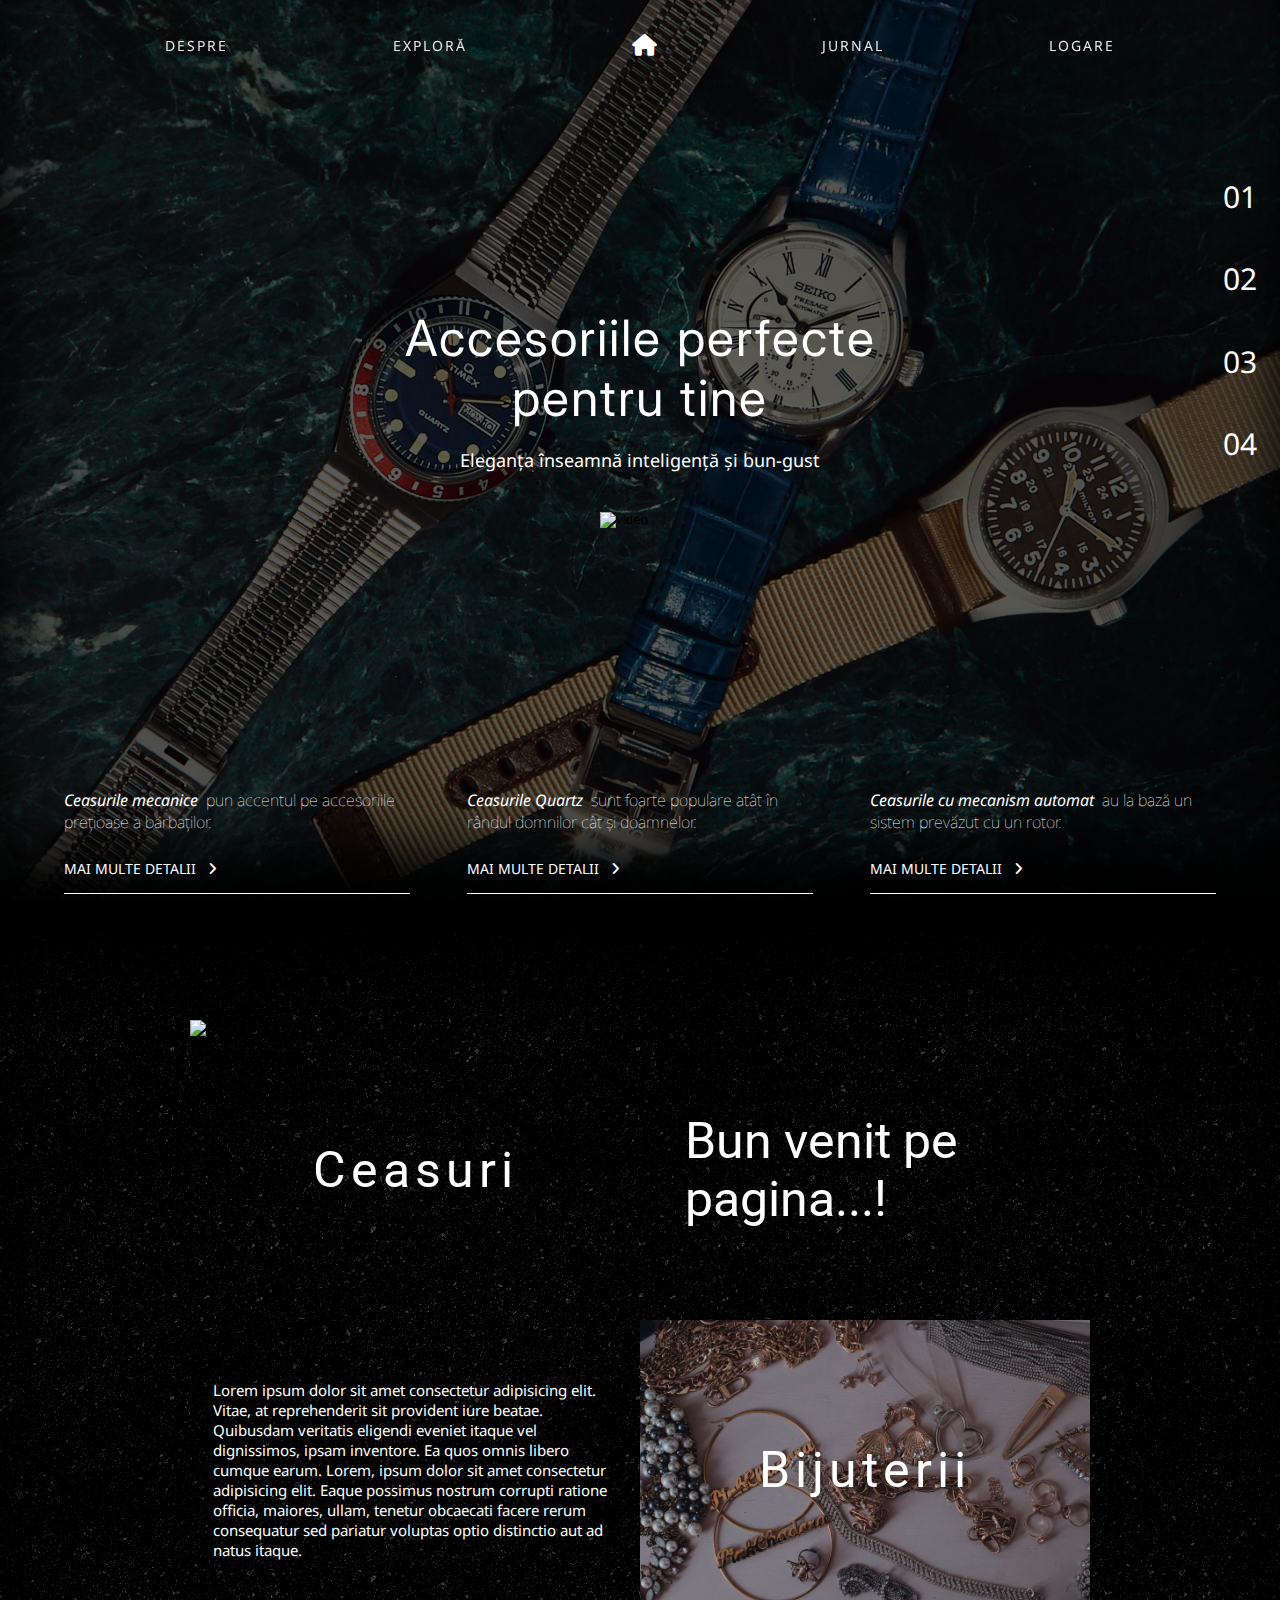
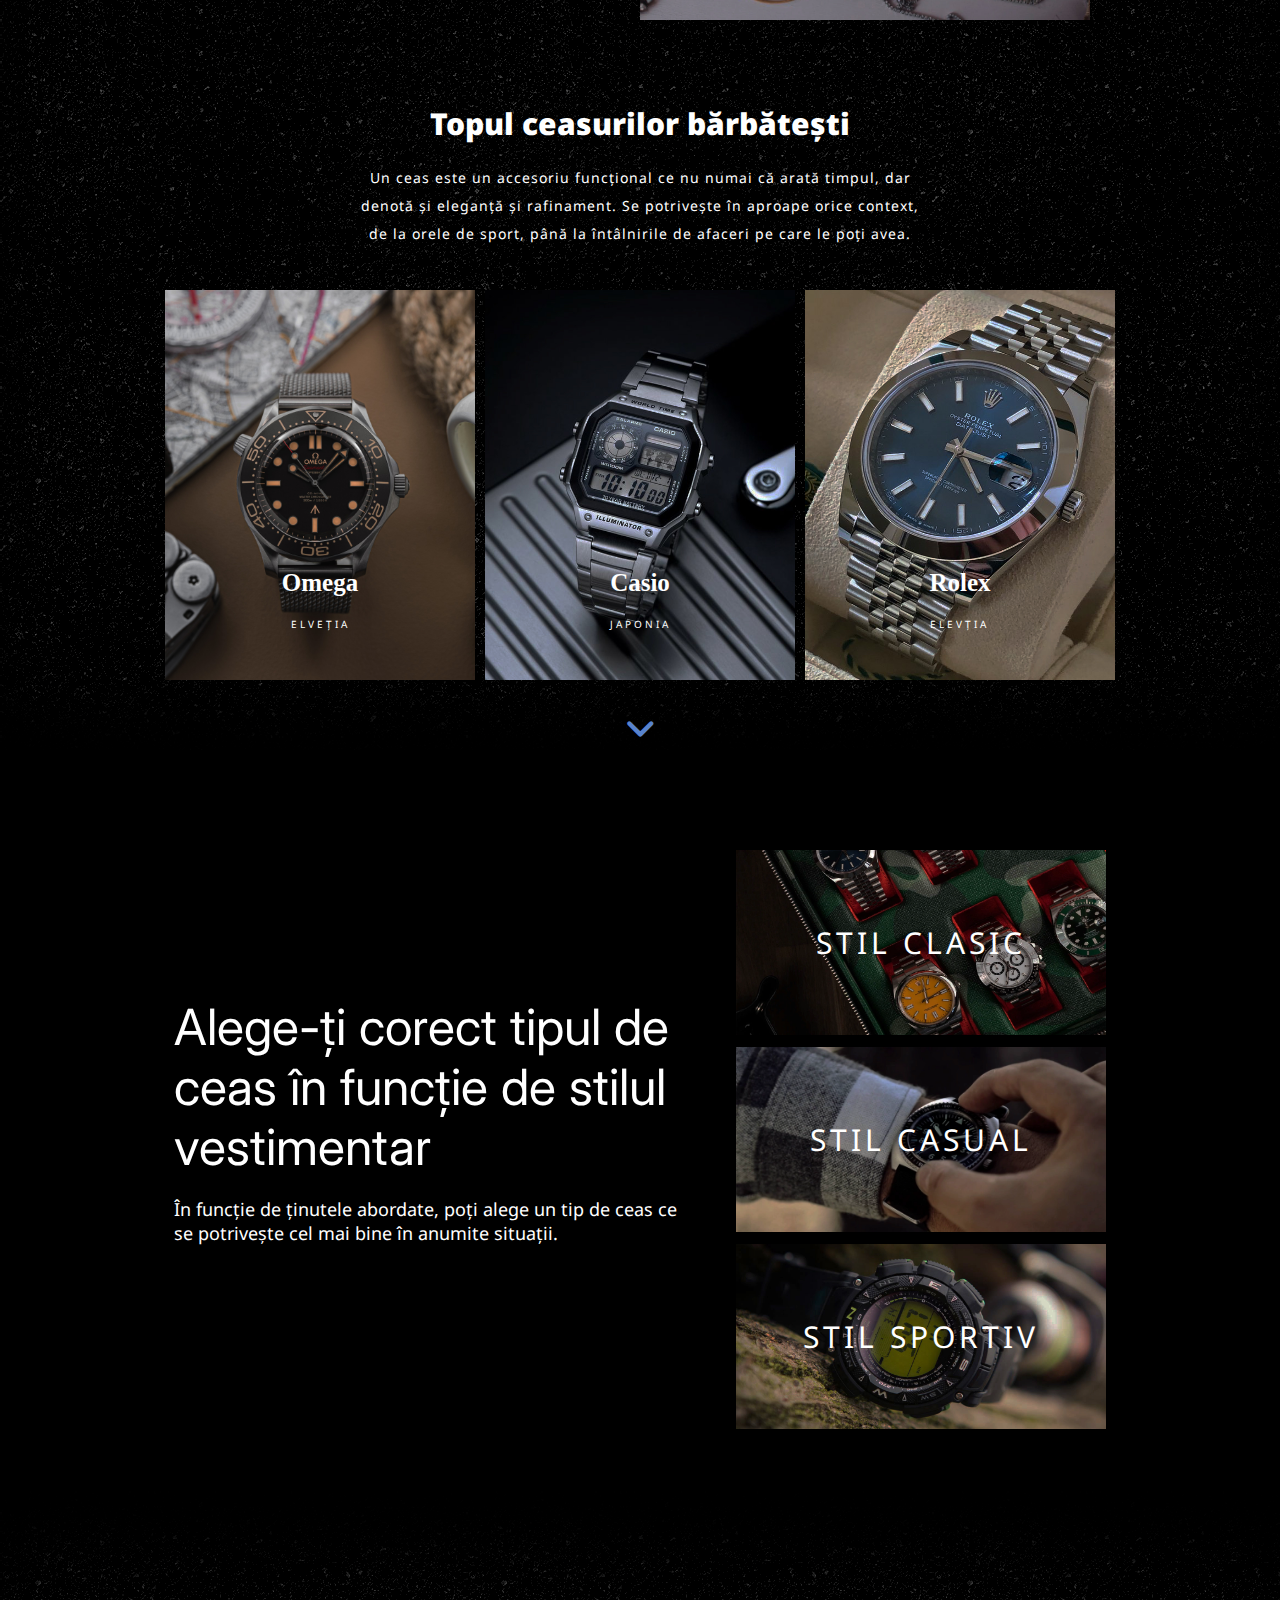
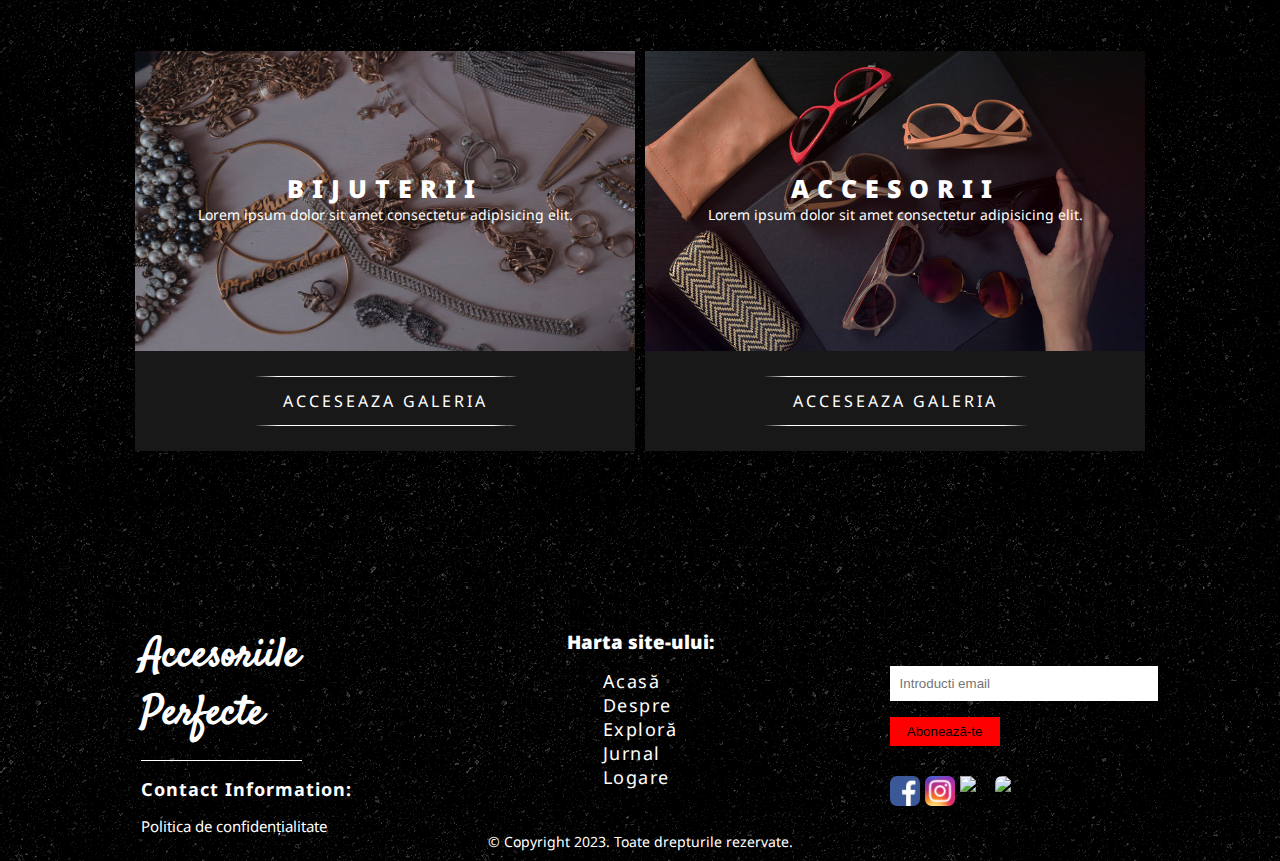
==== Home/indexHome.html @ 4e8bd4af "Add files via upload" ====
<!DOCTYPE html>
<html lang="en">
<head> 
    <meta charset="UTF-8">
    <meta http-equiv="X-UA-Compatible" content="IE=edge">
    <meta name="viewport" content="width=device-width, initial-scale=1.0">
    <title>Home Accesories</title>

    <link rel="stylesheet" href="./styleHome.css">
    <link rel="stylesheet" href="../styleGlobalCSS/styleGlobal.css">
    <link rel="stylesheet" href="https://cdnjs.cloudflare.com/ajax/libs/font-awesome/6.3.0/css/all.min.css">
    <link rel="preconnect" href="https://fonts.googleapis.com">
    <link rel="preconnect" href="https://fonts.gstatic.com" crossorigin>
    <link href="https://fonts.googleapis.com/css2?family=Inter:wght@300&display=swap" rel="stylesheet">
    <link rel="preconnect" href="https://fonts.googleapis.com">
    <link rel="preconnect" href="https://fonts.gstatic.com" crossorigin>
    <link href="https://fonts.googleapis.com/css2?family=Roboto:wght@400&display=swap" rel="stylesheet">
    <link rel="preconnect" href="https://fonts.googleapis.com">
    <link rel="preconnect" href="https://fonts.gstatic.com" crossorigin>
    <link href="https://fonts.googleapis.com/css2?family=Montserrat:wght@300&display=swap" rel="stylesheet">
    <link rel="preconnect" href="https://fonts.googleapis.com">
    <link rel="preconnect" href="https://fonts.gstatic.com" crossorigin>
    <link href="https://fonts.googleapis.com/css2?family=Satisfy&display=swap" rel="stylesheet">
    <script src="./scriptHomee.js"></script>
</head>

<body> 
    <!--header-ul impreuna cu nav-->
    <header>
        <nav style="position: absolute;">
            <a class="link_nav" href="../About/indexAbout.html">despre</a>
            <a class="link_nav" href="../Exploree/index.html">exploră</a>
            <i id="home" class="fa-solid fa-home"></i>
            <a class="link_nav" href="../Journal/indexJournal.html">jurnal</a>
            <a class="link_nav" href="../Register/indexRegister.html">Logare</a>           
        </nav> <!--/nav-->
    </header> <!--/header-->
    <main>
        <!--PAGINA DE INTRODUCERE-->
        <!--container1 cu titlu de baza-->
        <div class="container_intro1">  
            <div class="bloc_titlu">
                <p class="titlu_principal">Accesoriile perfecte pentru tine</p>
                <p class="descriere_titlu">Eleganța înseamnă inteligență și bun-gust</p>
                <form>
                    <input class="video_buton" type="image" src="../Resource/video-play-icon-png-3.jpg" alt="video">
                </form>
            </div> <!--/bloc_titlu-->
            <div class="intro3-responsive">
                <div class="elem-responsive">
                    <a href="../Journal/indexJournal.html">Ceasurile Mecanice</a>
                </div>
                <div class="elem-responsive">
                    <a href="../Journal/indexJournal.html">Ceasurile Quartz</a>
                </div>
                <div class="elem-responsive">
                    <a href="../Journal/indexJournal.html">Ceasurile cu mecanism automat</a>
                </div>
            </div>
        </div> <!--/container_intro-->

        <!--container 2 cu numarul paginilor-->
        <div class="container_intro2">
            <div class="intro_pagini">
                <a class="nr_pagini" href="#pag1">01</a>
                <a class="nr_pagini" href="#pag2">02</a>
                <a class="nr_pagini" href="#pag3">03</a>
                <a class="nr_pagini" href="#pag4">04</a>
            </div>
        </div> <!--/container_intro2-->

        <!--container 3 cu detalii intro-->
        <div class="container_intro3">
            <!--blocul mare de detalii-->
            <div class="blocMare_intro_detalii">
                <!--blocul mic de detalii (3)-->
                <div class="bloc_intro_detalii">
                    <!--div pentru buton imagine si paragraf intr-un rand-->
                    <div class="img_paragraf">
                        <p class="prg_intro_detalii"><i><b>Ceasurile mecanice </b></i>&nbsppun accentul pe accesoriile prețioase a bărbaților.</p>
                    </div> <!--/img_paragraf-->
                    <!--div pentru link si buton imagine intr-un rand-->
                    <div class="link_img">
                        <a class="link_detalii" href="../About/indexAbout.html">MAI MULTE DETALII &nbsp;
                            <i id="right" class="fa-solid fa-angle-right"></i>
                        </a>
                    </div> <!--/link_img-->
                </div> <!--/bloc_intro_detalii-->
                <!--blocul mic de detalii (3)-->
                <div class="bloc_intro_detalii">
                    <div class="img_paragraf">
                        <p class="prg_intro_detalii"><i><b>Ceasurile Quartz </b></i>&nbspsunt foarte populare atât în rândul domnilor cât și doamnelor.</p>
                    </div> <!--/img_paragraf-->
                    <!--div pentru link si buton imagine intr-un rand-->
                    <div class="link_img">
                        <a class="link_detalii" href="../About/indexAbout.html">MAI MULTE DETALII &nbsp;
                            <i id="right" class="fa-solid fa-angle-right"></i>
                        </a>
                    </div> <!--/link_img-->
                </div> <!--/bloc_intro_detalii-->
                <div class="bloc_intro_detalii">
                    <div class="img_paragraf">
                        <p class="prg_intro_detalii"><i><b>Ceasurile cu mecanism automat </b></i>&nbspau la bază un sistem prevăzut cu un rotor.</p>
                    </div> <!--/img_paragraf-->
                    <!--div pentru link si buton imagine intr-un rand-->
                    <div class="link_img">
                        <a class="link_detalii" href="../About/indexAbout.html">MAI MULTE DETALII &nbsp;
                            <i id="right" class="fa-solid fa-angle-right"></i>
                        </a>
                    </div> <!--/link_img-->
                </div> <!--/bloc_intro_detalii-->
            </div> <!--/blocMare_intro_detalii-->
        </div> <!--/container_intro3-->

        <!--efectul de vinieta pentru imaginea de fundal-->
        <div class="vinieta"></div>
        <!--imaginea de fundal (stratul de baza)-->
        <div class="container_img_intro"></div>

        <button onclick="topFunction()" class="btnNone" id="myBtn" title="Go to top"><i id="right" class="fa-solid fa-angle-up"></i></button>

        <!--PAGINA 1(WELCOME)-->
        <div class="container_pag1">
            <div class="bloc_pag1">
                <a name="pag1"></a>
                <div class="element1_pag1">
                    <!--<a name="pag1"></a>-->
                    <div class="element_coloana">
                        <img src="../Resource/Ceasuri_pag0.jpg" alt="ceasuri" width="100%" height="300px">
                        <p class="denumire_pag1">Ceasuri</p>
                    </div>
                    <div class="element_coloana"> 
                        <a class="titlu_pag1">Bun venit pe pagina...!</a>
                    </div>
                </div>
                <div class="element2_pag1">
                    <div class="element_coloana">
                        <p class="prg_pag1">Lorem ipsum dolor sit amet consectetur adipisicing elit. Vitae, at reprehenderit sit provident iure beatae. Quibusdam veritatis eligendi eveniet itaque vel dignissimos, ipsam inventore. Ea quos omnis libero cumque earum. Lorem, ipsum dolor sit amet consectetur adipisicing elit. Eaque possimus nostrum corrupti ratione officia, maiores, ullam, tenetur obcaecati facere rerum consequatur sed pariatur voluptas optio distinctio aut ad natus itaque. </p>
                    </div>
                    <div class="element_coloana">
                        <img src="../Resource/bijuterii.jpg" alt="bijuterii" width="100%" height="300px">
                        <p class="denumire_pag1">Bijuterii</p>
                    </div>
                </div>
            </div> <!--/bloc_pag1-->
        </div> <!--/container_pag1-->

        
    
        <!--PAGINA 2 DE CONTINUT-->
        <a name="pag2"></a>
        <div class="container_pag2" id="container_pag2">
            <div class="blocMare1_pag2">
                <a class="titlu_pag2">Topul ceasurilor bărbătești</a>
                <p class="prg_pag2">Un ceas este un accesoriu funcțional ce nu numai că arată timpul, dar denotă și eleganță și rafinament. Se potrivește în aproape orice context, de la orele de sport, până la întâlnirile de afaceri pe care le poți avea.</p>
            </div> <!--/blocMare1_pag2-->

            <div class="blocMare2_pag2">
                <div class="element_blocMare2">
                    <img src="../Resource/omegaExtension.jpg" alt="Omega" width="100%" height="100%">
                    <div class="denumire_BM2">
                        <a class="element1" href="../Journal/indexJournal.html">Omega</a>
                        <p class="element2">elveția</p>
                    </div> <!--/denumire_BM2-->
                </div> <!--/element_blocMare2-->
                <div class="element_blocMare2">
                    <img src="../Resource/casioF.jpg" alt="Casio" width="100%" height="100%">
                    <div class="denumire_BM2">
                        <a class="element1" href="../Journal/indexJournal.html">Casio</a>
                        <p class="element2">japonia</p>
                    </div> <!--/denumire_BM2-->
                </div> <!--/element_blocMare2-->
                <div class="element_blocMare2">
                    <img src="../Resource/rolexF.jpg" alt="Rolex" width="100%" height="100%">
                    <div class="denumire_BM2">
                        <a class="element1" href="../Journal/indexJournal.html">Rolex</a>
                        <p class="element2">elevția</p>
                    </div> <!--/denumire_BM2-->
                </div> <!--/element_blocMare2-->

                <div class="blocNone"> 
                    <img src="../Resource/tissot.jpg" alt="Tissot" width="100%" height="100%">
                    <div class="denumire_BM2">
                        <a class="element1" href="../Journal/indexJournal.html">Tissot</a>
                        <p class="element2">elveția</p>
                    </div> <!--/denumire_BM2-->
                </div> <!--/element_blocMare2-->
                <div class="blocNone">
                    <img src="../Resource/breitling.jpg" alt="Breitling" width="100%" height="100%">
                    <div class="denumire_BM2">
                        <a class="element1" href="../Journal/indexJournal.html">Breitling</a>
                        <p class="element2">elveția</p>
                    </div> <!--/denumire_BM2-->
                </div> <!--/element_blocMare2-->
                <div class="blocNone">
                    <img src="../Resource/seikoExtensie.jpg" alt="Seiko" width="100%" height="100%">
                    <div class="denumire_BM2">
                        <a class="element1" href="../Journal/indexJournal.html">Seiko</a>
                        <p class="element2">japonia</p>
                    </div> <!--/denumire_BM2-->
                </div> <!--/element_blocMare2-->
            </div> <!--/blocMare2_pag2-->
        
            <a class="seeMore" onclick="extensie()">
                <i id="right" class="fa-solid extensie fa-angle-down"></i>
            </a>

        </div> <!--/container_pag2--> 
        


        <!--PAGINA 3 DE CONTINUT-->
        <a name="pag3"></a>
        <div class="container_pag3">
            <div class="bloc1_CP3">
                <a class="titlu_CP3">Alege-ți corect tipul de ceas în funcție de stilul vestimentar</a>
                <p class="prg_CP3">În funcție de ținutele abordate, poți alege un tip de ceas ce se potrivește cel mai bine în anumite situații.</p>
            </div> <!--/bloc1_CP3-->
            <div class="bloc2_CP3">
                <div class="card">
                    <img class="img_CP3" src="../Resource/elegant_watch.webp" alt="elegantWatch" width="100%" height="100%">
                    <a class="linkCP3" href="../Journal/indexJournal.html">STIL CLASIC</a>
                </div>
                <div class="card">
                    <img class="img_CP3" src="../Resource/casual_watch.webp" alt="casualWatch" width="100%" height="100%">
                    <a class="linkCP3" href="../Journal/indexJournal.html">STIL CASUAL</a>
                </div>
                <div class="card">
                    <img class="img_CP3" src="../Resource/Sport-Watch.jpg" alt="casualWatch" width="100%" height="100%">
                    <a class="linkCP3" href="../Journal/indexJournal.html">STIL SPORTIV</a>
                </div>
            </div> <!--/bloc2_CP3-->
        </div> <!--/container_pag3-->

        
    
        <!--PAGINA 4 DE CONTINUT--> 
        <a name="pag4"></a>
        <div class="backgroundP4">
            <div class="container_pag4">
                <div class="element_P4">
                    <img class="img_P4" src="../Resource/bijuterii.jpg" alt="bujuterii">
                    <div class="div_P4">
                        <p class="titlu_P4">Bijuterii</p>
                        <p class="prg_P4">Lorem ipsum dolor sit amet consectetur adipisicing elit.</p>
                    </div>
                    <div class="buton_accesorii">
                        <a class="link_P4" href="../Journal/indexJournal3.html">ACCESEAZA GALERIA</a>
                    </div>
                </div> <!--/element1_P4-->
                <div class="element_P4"> 
                    <img class="img_P4" src="../Resource/accesorii.jpg" alt="accesorii">
                    <div class="div_P4">
                        <p class="titlu_P4">Accesorii</p>
                        <p class="prg_P4">Lorem ipsum dolor sit amet consectetur adipisicing elit.</p>
                    </div>
                    <div class="buton_accesorii">
                        <a class="link_P4" href="../Journal/indexJournal3.html">ACCESEAZA GALERIA</a>
                    </div>
                </div> <!--/element2_P4-->
            </div> <!--/container_pag4-->
        </div>
        
    </main>
    


    <!--Footer-->
    <footer id="footer" style="background-image: url(../Resource/asfalt-light.png);">
        <div class="footer">
            <div class="logo">
                <div class="logo-items">
                    <div class="title-logo">
                        <h1>Accesoriile <br> Perfecte</h1>
                    </div>
                <p class="contact-footer">Contact Information:</p> 
                <a id="link-black" class="linkF" href="#">Politica de confidențialitate</a>
                </div>
            </div>
    
            <div class="site-map">
                <div class="link-footer">
                    <h3>Harta site-ului:</h3>
                    <h2>Accesoriile <br> Perfecte</h2>
                    <div class="link-uri" id="link-uri">
                        <a class="linkFN" href="../Home/indexHome.html">Acasă</a>
                        <a class="linkFN" href="../About/indexAbout.html">Despre</a>
                        <a class="linkFN" href="../Exploree/index.html">Exploră</a>
                        <a class="linkFN" href="../Journal/indexJournal.html">Jurnal</a>
                        <a class="linkFN" href="../Register/indexRegister.html">Logare</a>
                    </div>
                </div>
                <p class="copyright">&copy; Copyright 2023. Toate drepturile rezervate.</p>
            </div>
    
            <div class="mail-adress">
                <div class="mailAdressItems">
                    <form class="mail-form">
                        <input id="formFooter" class="email" type="email" placeholder="Introducti email">
                    </form>
                    <button>Abonează-te</button> 
                    <form class="form_social_media">
                        <input class="social_media" type="image" src="../Resource/Facebook.png" alt="Facebook" style="border-radius: 7px;">
                        <input class="social_media" type="image" src="../Resource/Instagram.jpg" alt="Instagram">
                        <input class="social_media" type="image" src="../Resource/WhatsApp.png" alt="WhatsApp">
                        <input class="social_media" type="image" src="../Resource/Telegram.png" alt="Telegram" style="border-radius: 7px;">
                    </form>
                </div>
            </div>
        </div>
        <div class="div-copyright">
            <p class="copyright-responsive">&copy; Copyright 2023. Toate drepturile rezervate.</p>
        </div>
    </footer>

    
    <script> 

        //===========SCROLL TO TOP BUTTON
    const myButton = document.getElementById("myBtn");

    //cand dau scroll mai mult de 50 px, apare butonul
    window.onscroll = function() {scrollFunction()};

    function scrollFunction() {
        if(document.body.scrollTop > 200 || document.documentElement.scrollTop > 200){
            myButton.classList.remove("btnNone");
            myButton.classList.add("myBtn");
            myButton.classList.remove("disparitieBtn");
        } else {
            myButton.classList.remove("myBtn");
            myButton.classList.add("disparitieBtn");
        }
    };

    //cand dau click pe buton ma aduce la inceput
    function topFunction() {
        document.body.scrollTop = 0; // For Safari
        document.documentElement.scrollTop = 0 //for Chrome, Firefox, IE and Opera
    };
    
    </script>
</body>
</html>
---- Home/styleHome.css ----
@import url('https://fonts.googleapis.com/css2?family=Inter:wght@300&display=swap');
@import url('https://fonts.googleapis.com/css2?family=Noto+Sans:wght@200&display=swap');
@import url('https://fonts.googleapis.com/css2?family=Roboto:wght@400&display=swap');

*{
    margin: 0;
    box-sizing: border-box;
}
 
body{
    background-color: black;
    overflow-x: hidden; /*in cazul cand elementele depasesc marimea paginii, nu pot da scroll stanga-dreapta*/
    
}

/* primul container cu titlu din mijloc 
======================*/
.container_intro1{
    display: flex;
    justify-content: center;
    align-items: center;
    flex-direction: column;
    width: 100%;
    height: 100vh;
    position: absolute;
}

/*(bloc) stratul de deasupra*/
.bloc_titlu{
    display: flex;
    flex-direction: column;
    align-items: center;
    width: 600px;
    z-index: 2;
}

.titlu_principal{
    color: #fff;
    font-size: 50px;
    letter-spacing: 2px;
    text-align: center;
    font-family: 'Inter', sans-serif;
}

.descriere_titlu{
    color: #fff;
    font-size: 18px;
    font-family: 'Noto Sans', sans-serif;
    margin-top: 20px;
    text-align: center;
}

.video_buton{
    width: 80px;
    height: 80px;
    margin-top: 40px;
}
.video_buton:hover{
    filter: opacity(50%);
}

.intro3-responsive{
    display: none;
    z-index: 2;
    padding-top: 10px;
    text-align: center;
}

.elem-responsive a{
    text-decoration: none;
    color: white;
    font-size: 25px;
    font-family: 'Noto Sans', sans-serif;
    cursor: pointer;
}

/* al doilea container cu numarul paginilor 
=========================*/
.container_intro2{
    display: flex;
    justify-content: flex-end;
    width: 100%;
    height: 100vh;
    position: absolute;
}

/*(bloc) stratul de deasupra*/
.intro_pagini{
    display: flex;
    margin-top: 15vh;
    flex-direction: column;
    justify-content: space-evenly;
    align-items: center;
    height: 370px;
    width: 80px;
    z-index: 2; 
}

.nr_pagini{
    color: #fff;
    text-decoration: none;
    font-size: 30px;
    font-family: 'Noto Sans', sans-serif;
}

.nr_pagini:hover{
    font-size: 40px;
    font-weight: 900;
}

/* al treilea container cu descrieri de jos
=========================*/
.container_intro3{
    display: flex;
    width: 100%;
    height: 106vh;
    align-items: flex-end;
    justify-content: center;
    position: absolute;
}

/*(bloc) stratul de deasupra*/
.blocMare_intro_detalii{
    display: flex;
    flex-direction: row;
    justify-content: space-between;
    width: 90%;
    height: 180px;
    z-index: 2;
}

.bloc_intro_detalii{
    display: flex;
    flex-direction: column;
    justify-content: space-evenly;
    width: 30%;
    height: 120px;
    color: #fff;
    border-bottom: 1px solid #fff;
}

.bloc_intro_detalii:hover{
    border-bottom: 1px solid red;
}

.img_paragraf{
    display: flex;
    flex-direction: row;
    justify-content: space-between;
    height: 45%;
}

.img_detalii{
    width: 50px;
    height: 50px;
}

.prg_intro_detalii{
    font-family: 'Noto Sans', sans-serif;
    font-weight: 100;

}

.link_img{
    display: flex;
    flex-direction: row;
    justify-content: flex-start;
    align-items: center;
}

.link_detalii{
    color: #fff;
    text-decoration: none;
    font-family: 'Noto Sans', sans-serif;
    font-size: 14px;
}
.link_img i{
    font-size: 14px;
    cursor: pointer;
}

.link_detalii:hover{
    border-bottom: 1px solid #fff;
}

.img_detalii_buton{
    width: 20px;
    height: 20px;
}

/*efectul de vinieta pentru imaginea de fundal
=======================================*/
.vinieta{
    width: 100%;
    height: 100vh;
    background: radial-gradient(transparent, black 300%), transparent;
    position: absolute;
    z-index: 1;
}

/*Imaginea de fundal pentru introducere
======================================*/
.container_img_intro{
    width: 100%;
    height: 100vh;
    background-image: url(../Resource/fundal_proba.jpg);
    background-size: cover;
    filter: opacity(40%);
    box-shadow: inset 0px -50px 60px black;
}

@media screen and (max-width: 1000px){
    .container_intro2{
        display: none; 
    }
}
@media screen and (max-width: 760px){
    .container_intro3{
        display: none;
    }
    .intro3-responsive{
        display: block;
    }
}
@media screen and (max-width: 500px){
    .titlu_principal{
        font-size: 35px;
    }
    .bloc_titlu{
        width: 300px;
    }
}

.btnNone{
    display: none;
  }
  
.myBtn{
    height: 50px;
    width: 50px;
    position: fixed;
    bottom: 15px;
    right: 15px;
    z-index: 100;
    background-color: rgb(226, 34, 34);
    color: white;
    cursor: pointer;
    padding: 15px;
    border-radius: 50%;
    font-size: 18px;
    border: none;
    animation-name: aparitie;
    animation-duration: 1s;
}

.disparitieBtn{
    height: 50px;
    width: 50px;
    position: fixed;
    bottom: 15px;
    right: -50px;
    z-index: 100;
    background-color: rgb(226, 34, 34);
    color: white;
    cursor: pointer;
    padding: 15px;
    border-radius: 50%;
    font-size: 18px;
    border: none;
    animation-name: disparitie;
    animation-duration: 1s;
}

@keyframes aparitie {
    from {right: -50px;}
    to {right: 15px;}
}

@keyframes disparitie {
    from {right: 15px;}
    to {right: -50px;}
}


#myBtn:hover{
    background-color: #555;
}


/*pagina 1 de bun venit
====================================*/
.container_pag1{
    display: flex;
    justify-content: center;
    align-items: flex-end;
    width: 100%;
    background-image: url(../Resource/asfalt-light.png);
    box-shadow: inset 0px 80px 80px black;
}

.bloc_pag1{
    width: 80%;
    padding: 120px 0 20px 0;
}

.element1_pag1, .element2_pag1{
    display: grid;
    grid-template-columns: repeat(auto-fill, 450px);
    justify-content: center;
    max-width: 1200px;
    width: 100%;
    height: auto;
    margin: 0 auto;
}

.element_coloana{
    display: flex;
    justify-content: center;
    align-items: center;
    width: 450px;
    height: 300px;
}

.titlu_pag1{
    font-size: 50px;
    color: white;
    max-width: 80%;
    font-family: 'Roboto', sans-serif;
}

.prg_pag1{
    color: white;
    font-size: 15px;
    max-width: 90%;
    font-family: 'Noto Sans', sans-serif;
}

.denumire_pag1{
    color: #fff;
    font-size: 50px;
    position: absolute;
    font-family: 'Roboto', sans-serif;
    letter-spacing: 5px;
}

@media screen and (max-width: 1150px){
    .element1_pag1, .element2_pag1{
        grid-template-columns: repeat(auto-fill, 400px);
    }
    .element_coloana{
        width: 400px;
        height: 300px;
    }
}
@media screen and (max-width: 1000px){
    .bloc_pag1{
        padding: 50px 0 20px 0;
    }
    .element1_pag1, .element2_pag1{
        display: flex;
        flex-direction: column;
        align-items: center;
    }
    .element1_pag1{
        flex-direction: column-reverse;
    }
    .element_coloana{
        width: 500px;
        height: 300px;
    }
    .titlu_pag1{
        text-align: center;
    }
    .prg_pag1{
        text-align: center;
    }
}

@media screen and (max-width: 520px){
    .element_coloana{
        width: 350px;
        height: 300px;
    }
}


/*pagina 2 de continut
============================*/
.container_pag2{
    display: flex;
    flex-direction: column;
    align-items: center;
    width: 100%;
    background-image: url(../Resource/asfalt-light.png);
    box-shadow: inset 0px -50px 60px black;
}

.blocMare1_pag2{
    display: flex;
    flex-direction: column;
    align-items: center;
    justify-content: space-around;
    width: 80%;
    height: 160px;
    margin-top: 60px;
}
.blocNone{
    display: none;
}

.titlu_pag2{
    color: #fff;
    font-size: 30px;
    font-family: 'Noto Sans', sans-serif;
    font-weight: 900;
    text-align: center;
    padding-bottom: 15px;
}

.prg_pag2{
    color: #fff;
    max-width: 560px;
    text-align: center;
    line-height: 2;
    font-family: 'Noto Sans', sans-serif;
    font-size: 14px;
    letter-spacing: 1px;
    padding-bottom: 10px;
}

.blocMare2_pag2{
    display: grid;
    grid-template-columns: repeat(auto-fill, 310px);
    justify-content: center;
    grid-gap: 10px;
    max-width: 1200px;
    width: 95%;
    height: auto;
    margin: 30px auto;
}

.element_blocMare2{
    display: flex;
    align-items: flex-end;
    justify-content: center;
    width: 310px;    
    height: 390px;
    position: relative;
    background-repeat: no-repeat;
    background-size: cover;
}

.denumire_BM2{
    display: flex;
    flex-direction: column;
    align-items: center;
    justify-content: space-evenly;
    height: 100px;
    margin-bottom: 30px;
    position: absolute;
}

.element1{
    color: #fff;
    font-size: 25px;
    text-decoration: none;
    font-weight: 900; 
}

.element2{
    color: #fff;
    font-size: 10px;
    text-transform: uppercase;
    font-family: 'Noto Sans', sans-serif;
    letter-spacing: 3px;
}

.element_blocMare2:hover{
    box-shadow: 0px 0px 30px gray;
    cursor: pointer;
}

.element1:hover{
    border-bottom: 1px solid white;
}
 
.seeMore{
    color: rgb(88, 131, 205);
    font-size: 35px;
    font-weight: 900;
}
.seeMore:hover{
    opacity: .7;
    cursor: pointer;
}

@media screen and (max-width: 450px){
    .prg_pag2{
        padding-bottom: 40px;
    }
}


/*Pagina 3 de continut
=============================*/
.container_pag3{
    display: flex;
    justify-content: center;
    align-items: center;
    width: 100%;
    background-image: url(../Resource/fundal_CP2.jpg);
    background-size: cover;
    box-shadow: inset 0px 80px 80px black;
}

.bloc1_CP3{
    display: flex;
    flex-direction: column;
    justify-content: center;
    width: 40%;
}

.titlu_CP3{
    color: #fff;
    font-size: 50px;
    font-family: 'Inter', sans-serif;}

.prg_CP3{
    color: #fff;
    font-size: 18px;
    padding-top: 20px;
    font-family: 'Noto Sans', sans-serif;
}

.bloc2_CP3{
    display: flex;
    flex-direction: column;
    justify-content: space-around;
    align-items: flex-end;
    margin-left: 50px;
    padding: 100px 0 50px 0;
}

.card{
    cursor: pointer;
    display: flex;
    justify-content: center;
    align-items: center;
    position: relative;
    width: 370px;
    height: 185px;
    margin-bottom: 12px;
}

.linkCP3{
    color: white;
    position: absolute;
    text-decoration: none;
    font-size: 30px;
    font-family: 'Noto Sans', sans-serif;
    letter-spacing: 4px;
}

.linkCP3:hover{
    border-bottom:1px solid white;
}

@media screen and (max-width: 950px){
    .bloc1_CP3{
        display: none;
    }
    .bloc2_CP3{
        margin-left: 0;
    }
}


/*Pagina 4 de continut 
=====================================*/
.container_pag4{
    display: grid;
    grid-template-columns: repeat(auto-fill, 500px);
    justify-content: center;
    grid-gap: 10px;
    max-width: 1200px;
    width: 100%;
    height: auto;
    margin: 0px auto;
    padding: 160px 0;
    
}

.backgroundP4{
    width: 100%;
    background-image: url(../Resource/asfalt-light.png);
    box-shadow: inset 0px 70px 70px black;
}

.element_P4{
    display: flex;
    flex-direction: column;
    align-items: center;
    width: 500px;
    height: 400px;
    background-color: #181818;
}

.img_P4{
    width: 100%;
    height: 300px;
}

.buton_accesorii{
    display: grid;
    place-items: center;
    width: 53%;
    height: 50px;
    border: 1px solid white;
    border-left: 25px solid transparent;
    border-right: 25px solid transparent;
    margin-top: 25px;
}

.link_P4{
    color: white;
    text-decoration: none;
    font-family: 'Noto Sans', sans-serif;
    letter-spacing: 3px;
    text-align: center;
}

.buton_accesorii:hover{
    width: 62%;
    height: 50px;
    border: 1px solid white;
    border-left: 30px solid transparent;
    border-right: 30px solid transparent;
    cursor: pointer;
}

.div_P4{
    display: flex;
    flex-direction: column;
    align-items: center;
    position: absolute;
    justify-content: space-between;
    margin-top: 120px;
    width: 60%;
}

.titlu_P4{
    color: #fff;
    font-size: 25px;
    font-family: 'Noto Sans', sans-serif;
    text-transform: uppercase;
    font-weight: 900;
    letter-spacing: 8px;
}
.prg_P4{
    color: #fff;
    font-size: 14px;
    text-align: center;
    font-family: 'Noto Sans', sans-serif;
}

@media screen and (max-width: 550px){
    .container_pag4{
        grid-template-columns: repeat(auto-fill, 360px);
    }
    .element_P4{
        width: 360px;
    }
    .buton_accesorii{
        width: 70%;
    }
    .div_P4{
        width: 80%;
    }
}
---- styleGlobalCSS/styleGlobal.css ----
@import url('https://fonts.googleapis.com/css2?family=Noto+Sans:wght@200&display=swap');
@import url('https://fonts.googleapis.com/css2?family=Satisfy&display=swap');


*{
    margin: 0;
    box-sizing: border-box;
}

/*header-ul
==================*/
header{
    display: flex;
    justify-content: center;
}
/*tot blocul nav (stratul de deasupra)
 =========== */
nav{
    display: flex;
    flex-direction: row;
    justify-content: space-evenly;
    width: 100%;
    height: 90px;
    align-items: center;
    z-index: 2;
}

/*link-urile din nav
===============*/
.link_nav{
    text-transform: uppercase;
    text-decoration: none;
    color: #fff;
    font-size: 14px;
    opacity: 0.9;
    font-family: 'Noto Sans', sans-serif;
    letter-spacing: 2px;
    transition: .5s ease;
}
nav i{
    color: white;
    font-size: 22px;
    cursor: pointer;
}

.link_navB{
  color: black;
  font-weight: 900;
  transition: .5s ease;
}
.classI{
  color: black;
  transition: .5s ease;
}
.link_nav:hover{
    border-bottom: 1px solid #fff;
}
.link_navB:hover{
  border-bottom: 1px solid black;
}

/*Footer
===================================*/
footer{
  display: flex;
  flex-direction: column;
  align-items: center;
  justify-content: space-between;
  width: 100%;
  height: 250px;
  color: #fff;
}

.footer{
  display: flex;
  flex-direction: row;
  justify-content: center;
  width: 100%;
  height: 250px;
}

.footer-black{
  color: black;
}
  
.logo{
  display: flex;
  justify-content: center;
  width: 30%;
  height: auto;
}

.logo-items{
  display: flex;
  flex-direction: column;
  justify-content: space-between;
  width: 60%;
  height: 90%;
}

.title-logo{
  display: flex;
  align-items: center;
  width: 70%;
  border-bottom: 1px solid white;
  height: 150px;
}

.title-logo h1{
  font-family: 'Satisfy', cursive;
  font-size: 40px;
}

.contact-footer{
  font-family: 'Noto Sans', sans-serif;
  font-weight: 700;
  letter-spacing: 1px;
  font-size: 18px;
}

.linkF{
  color: #fff;
  text-decoration: none;
  font-family: 'Noto Sans', sans-serif;
  font-size: 15px;
}
.logo a:hover{
  font-weight: 900;
}

.site-map{
  display: flex;
  flex-direction: column;
  justify-content: space-between;
  align-items: center;
  width: 30%;
}

.link-footer{
  display: flex;
  flex-direction: column;
  justify-content: space-around;
  align-items: center;
  height: 175px;
  margin-top: 10px;
}

.link-footer h3{
  font-family: 'Noto Sans', sans-serif;
  font-weight: 900;
}
.link-footer h2{
  display: none;
  font-family: 'Satisfy', cursive;
  font-weight: 900;
}

.link-uri{
  display: flex;
  flex-direction: column;
}

.linkFN{
  color: #fff;
  text-decoration: none;
  font-family: 'Noto Sans', sans-serif;
  letter-spacing: 1.5px;
  font-size: 18px;
}

.link-black{
  color: black;
}

.link-footer a:hover{
  font-weight: 900;
}

.mail-adress{
  display: grid;
  place-items: center;  
  width: 30%;
}

.mailAdressItems{
  display: flex;
  flex-direction: column;
  justify-content: space-between;
  width: 70%;
  height: 140px;
}

.email{
  width: 100%;
  padding: 10px;
  border: none;
}

.email-black{
  background-color: #c4c3c3;
}

.email:focus{
  background-color: #c4c3c3;
  outline: none;
}

.mailAdressItems button{
  padding: 7px;
  width: 110px;
  background-color: red;
  border: none;
  outline: none;
  margin-bottom: 15px;
  cursor: pointer;
}

.mailAdressItems button:hover{
  background-color: rgb(221, 30, 30);
}

.form_social_media{
  display: flex;
}

.social_media{
  width: 30px;
  height: 30px;
  cursor: pointer;
  margin-right: 5px;
}
  
.copyright{
  font-family: 'Noto Sans', sans-serif;
  font-size: 14px;
  padding-bottom: 10px;
  text-align: center;
}

.copyright-responsive{
  display: none;
  font-family: 'Noto Sans', sans-serif;
  font-size: 14px;
  padding-bottom: 5px;
}

@media screen and (max-width: 600px){
  .logo{
    display: none;
  }
  .site-map{
    display: flex;
    flex-direction: row;
    justify-content: center;
    width: 50%;
  }
  .mail-adress{
    width: 50%;
  }
  .mailAdressItems{
    width: 70%;
  }
  .link-footer h3{
    display: none;  
  }
  .link-footer h2{
    display: block;
    text-align: center;
  }
  .copyright{
    display: none;
  }
  .copyright-responsive{
    display: block;
  }
}
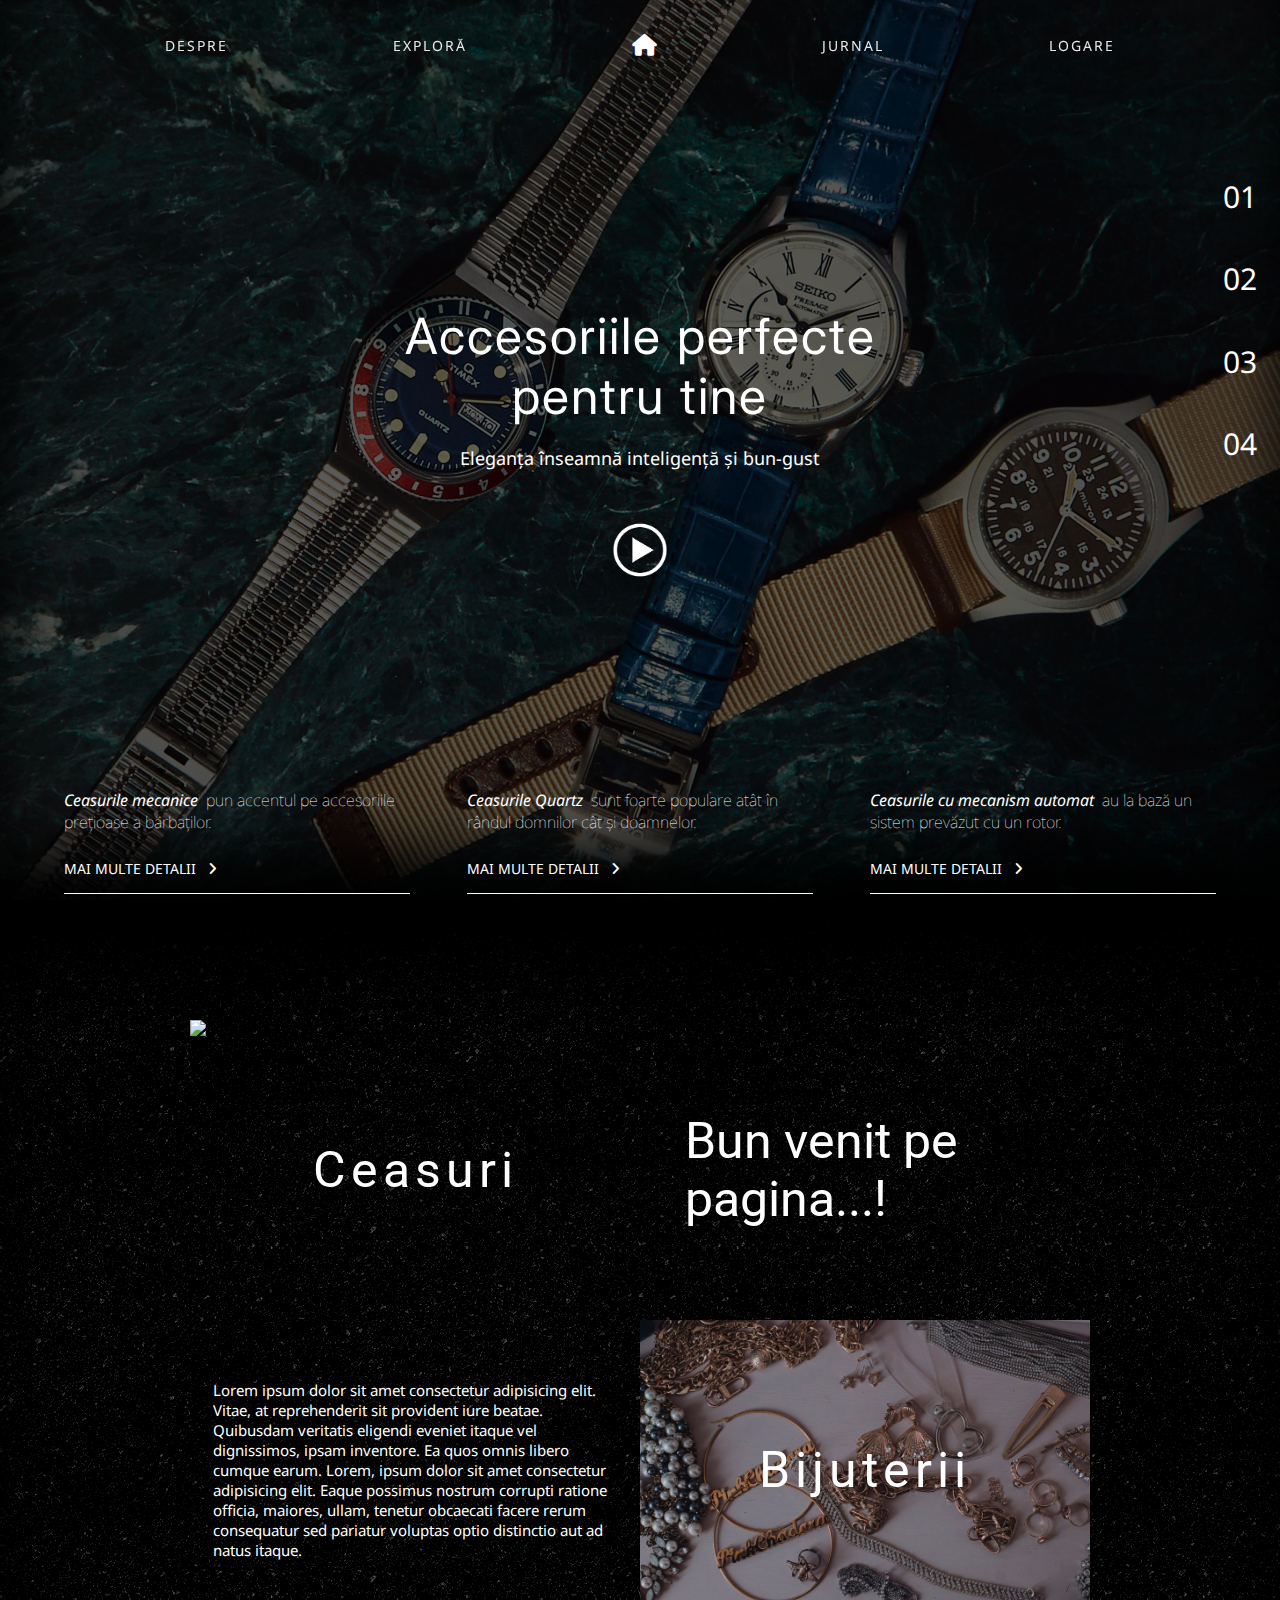
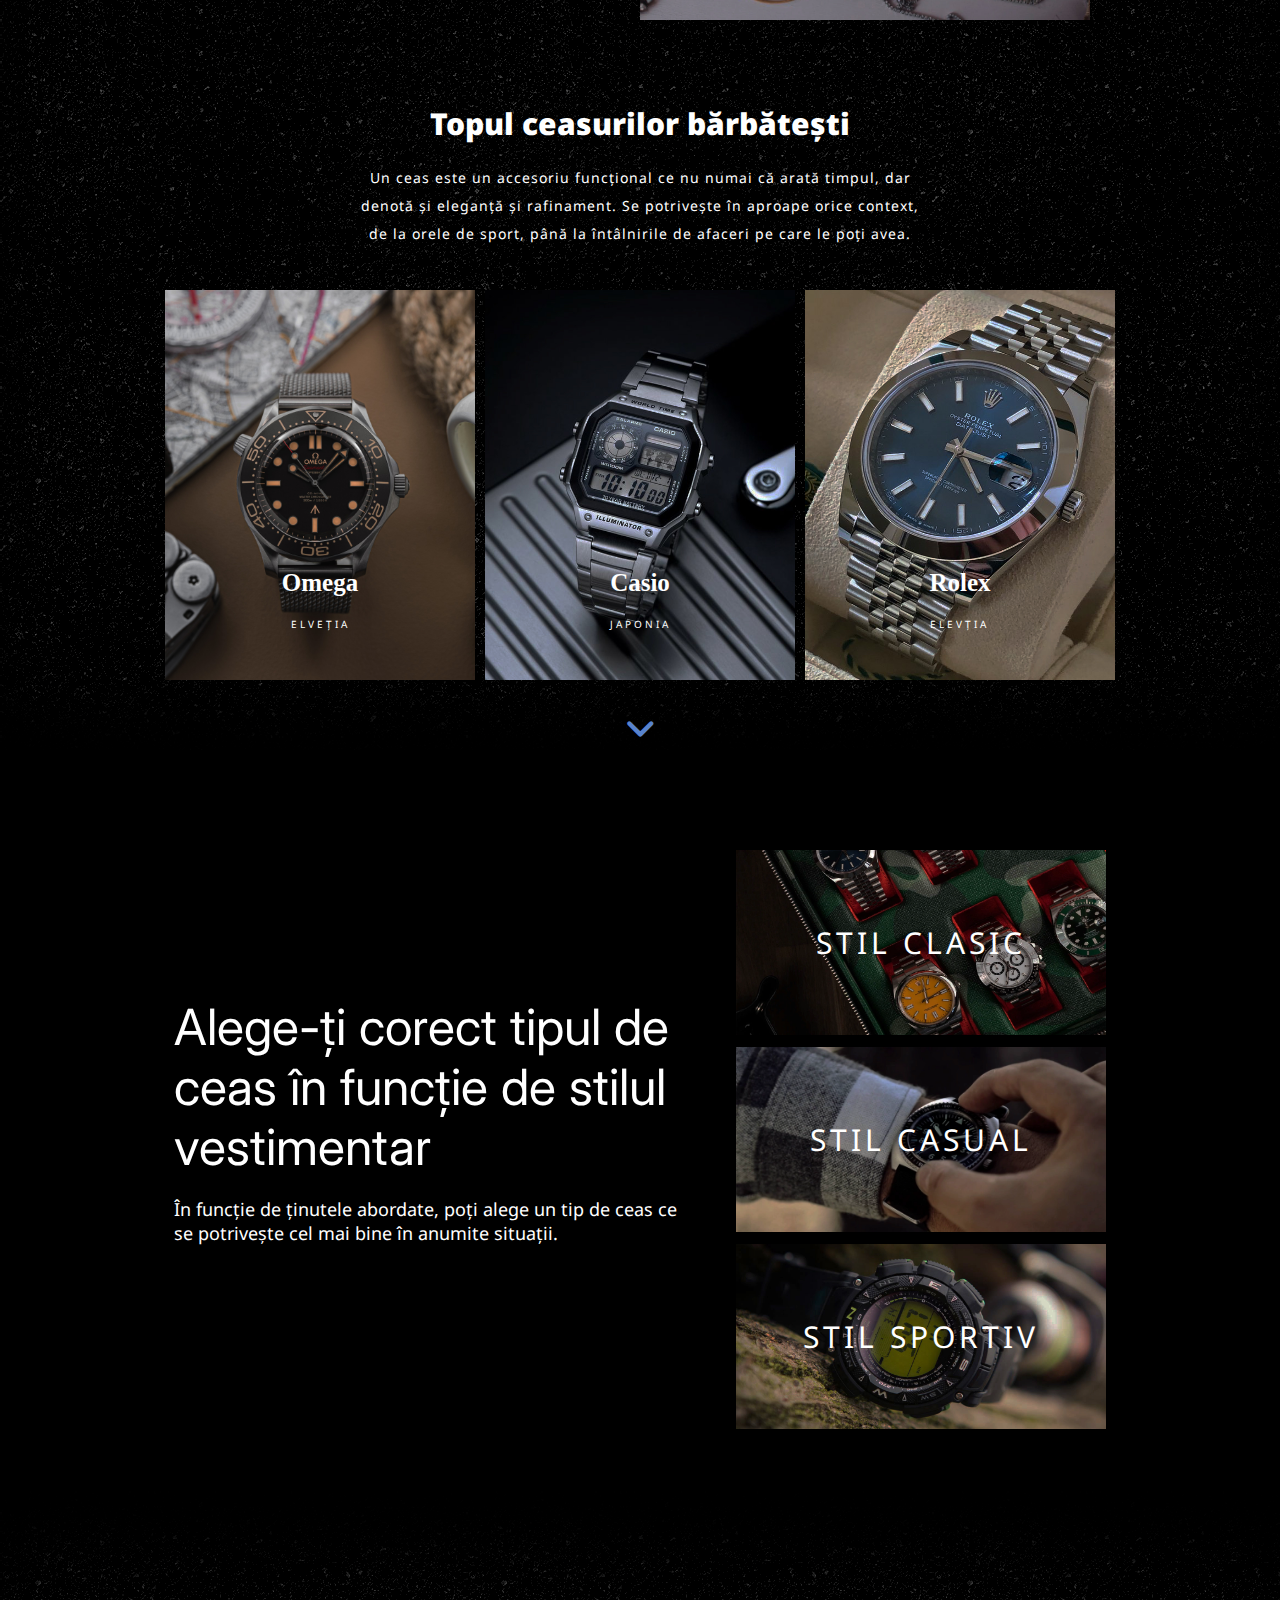
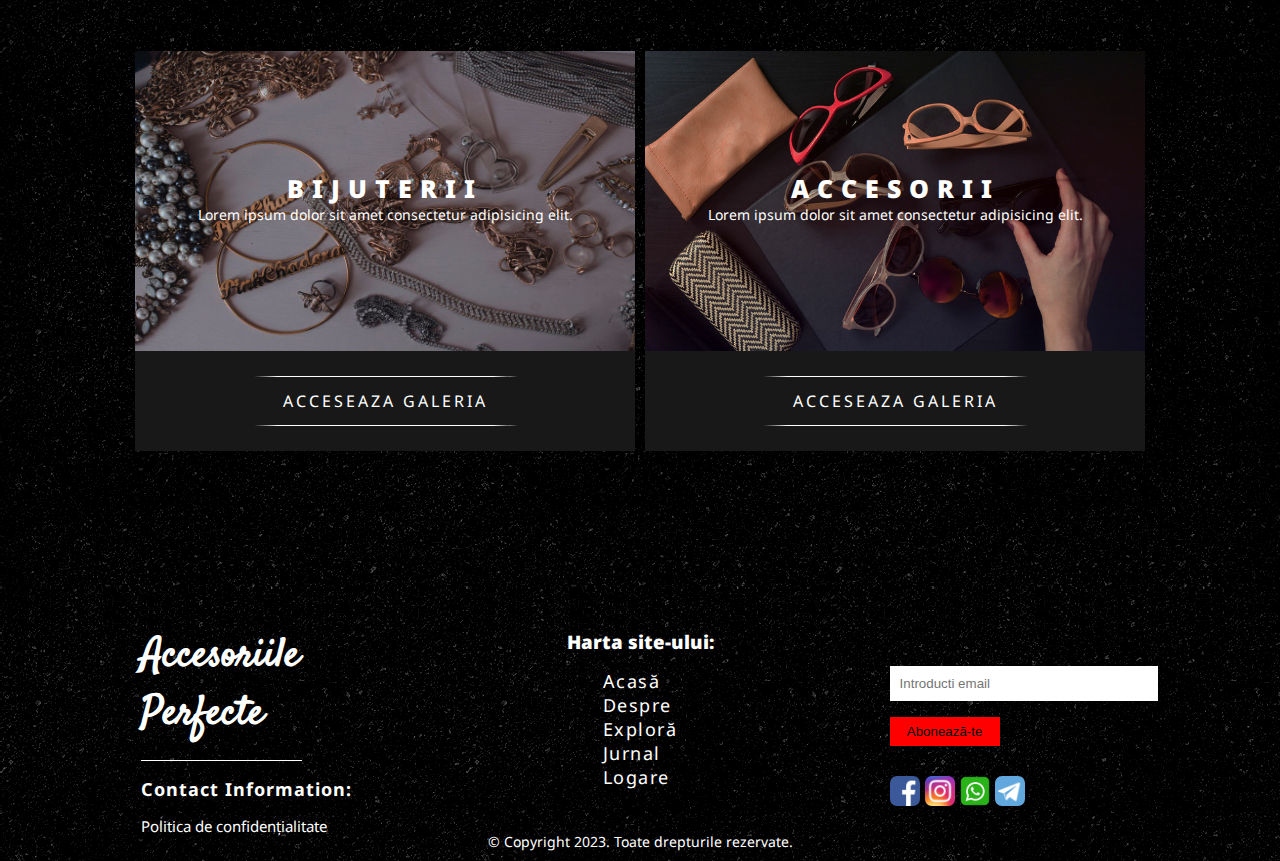
==== commit 99e9829b: "indexHome.html" ====
--- a/Home/indexHome.html
+++ b/Home/indexHome.html
@@ -300,10 +300,10 @@
                     </form>
                     <button>Abonează-te</button> 
                     <form class="form_social_media">
-                        <input class="social_media" type="image" src="../Resource/Facebook.png" alt="Facebook" style="border-radius: 7px;">
-                        <input class="social_media" type="image" src="../Resource/Instagram.jpg" alt="Instagram">
-                        <input class="social_media" type="image" src="../Resource/WhatsApp.png" alt="WhatsApp">
-                        <input class="social_media" type="image" src="../Resource/Telegram.png" alt="Telegram" style="border-radius: 7px;">
+                        <input class="social_media" type="image" src="../Resource/Facebook.png" onclick="facebook()" alt="Facebook" style="border-radius: 7px;">
+                        <input class="social_media" type="image" src="../Resource/Instagram.jpg" onclick="instagram()" alt="Instagram">
+                        <input class="social_media" type="image" src="../Resource/WhatsApp.png" onclick="whatsapp()" alt="WhatsApp">
+                        <input class="social_media" type="image" src="../Resource/Telegram.png" onclick="telegram()" alt="Telegram" style="border-radius: 7px;">
                     </form>
                 </div>
             </div>
@@ -341,4 +341,4 @@
     
     </script>
 </body>
-</html>+</html>
